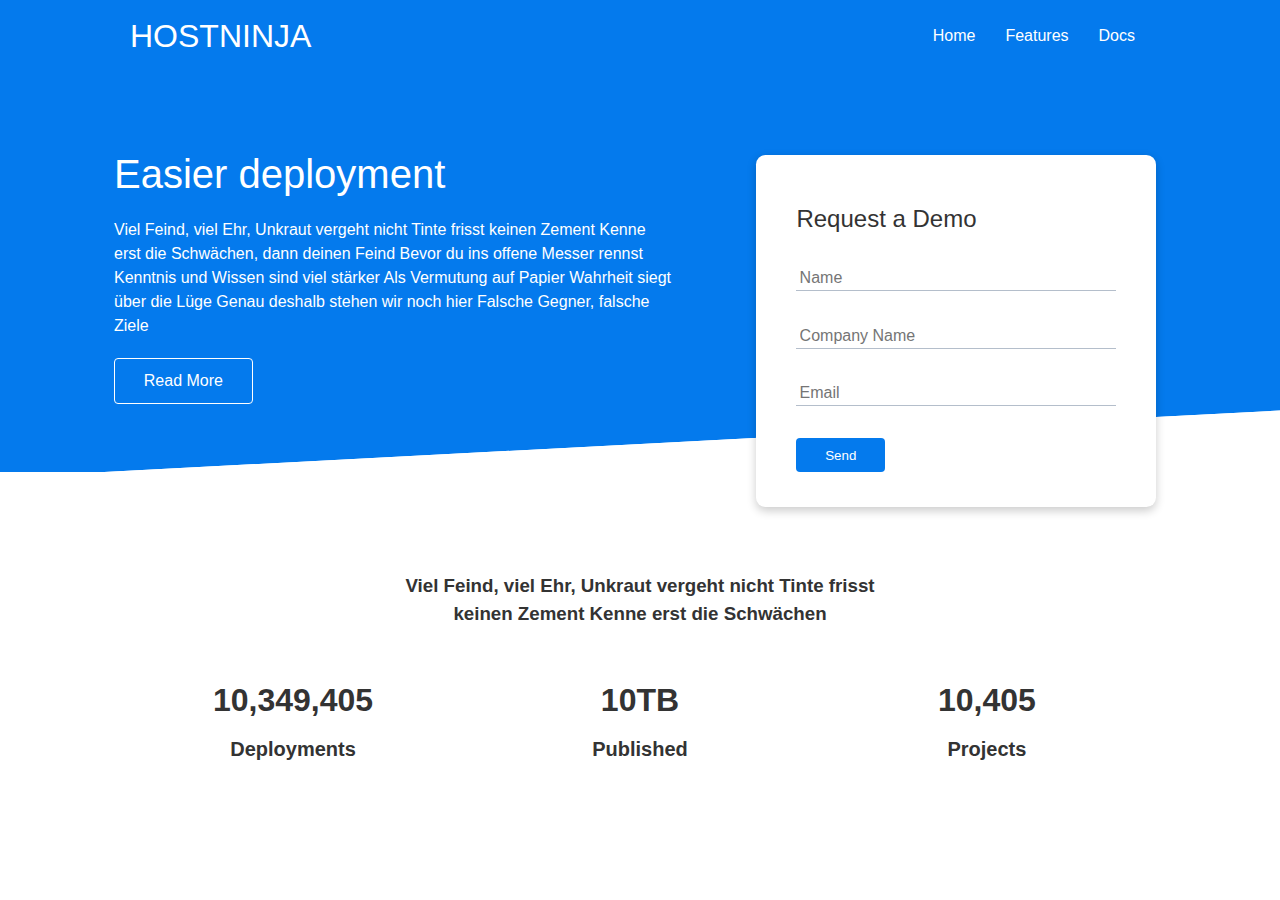
==== html_css/HOSTNINJA/index.html @ 2e2ececd "First commit is a cloud hosting website" ====
<!DOCTYPE html>
<html lang="en">
<head>
    <meta charset="UTF-8">
    <meta name="viewport" content="width=device-width, initial-scale=1.0">
    <!-- Add another link to the font-awesome cdn when i get internet -->
    <link rel="stylesheet" href="css/utilities.css">
    <link rel="stylesheet" href="css/style.css">
    <title>HOSTNINJA | Cloud Hosting For Everyone</title>
</head>
<body>
    <!-- Navbar -->
    <div class="navbar">
        <div class="container flex">
            <h1 class="logo">HOSTNINJA</h1>
            <nav>
                <ul>
                    <li> <a href="index.html">Home</a> </li>
                    <li> <a href="features.html">Features</a></li>
                    <li> <a href="docs.html">Docs</a></li>
                </ul>
            </nav>
        </div>
    </div>

    <section class="showcase">
        <div class="container grid">
            <div class="showcase-text">
                <h1>Easier deployment</h1>
                <p>Viel Feind, viel Ehr, Unkraut vergeht nicht
                    Tinte frisst keinen Zement
                    Kenne erst die Schwächen, dann deinen Feind
                    Bevor du ins offene Messer rennst
                    Kenntnis und Wissen sind viel stärker
                    Als Vermutung auf Papier
                    Wahrheit siegt über die Lüge
                    Genau deshalb stehen wir noch hier
                    Falsche Gegner, falsche Ziele
                    </p>
                <a href="features.html" class="btn btn-outline">Read More</a>
            </div>
            <div class="showcase-form card">
                <h2>Request a Demo</h2>
                <form >
                    <div class="form-control">
                        <input type="text" name="name" placeholder="Name" required>
                    </div>
                    <div class="form-control">
                        <input type="text" name="company" placeholder="Company Name" required>
                    </div>
                    <div class="form-control">
                        <input type="email" name="email" placeholder="Email" required> 
                    </div>
                    <input type="submit" value="Send" class="btn btn-primary">
                </form>
            </div>
        </div>
    </section>

    <!-- Stats -->
    <section class="stats">
        <div class="container">
            <h3 class="stats-heading text-center my-1">
                Viel Feind, viel Ehr, Unkraut vergeht nicht
                    Tinte frisst keinen Zement
                    Kenne erst die Schwächen
            </h3>

            <div class="grid grid-3 text-center my-4">
                <div>
                    <i class="fas fa-server fa-3x"></i>
                    <h3>10,349,405</h3>
                    <p class="text-secondary">Deployments</p>
                </div>
                <div>
                    <i class="fas fa-upload fa-3x"></i>
                    <h3>10TB<h3>
                    <p class="text-secondary">Published</p>
                </div>
                <div>
                    <i class="fas fa-project-diagram fa-3x"></i>
                    <h3>10,405</h3>
                    <p class="text-secondary">Projects</p>
                </div>
            </div>

        </div>
    </section>
</body>
</html>
---- html_css/HOSTNINJA/css/utilities.css ----
/* Utilities */
.container {
    max-width: 1100px;
    margin: 0 auto;
    overflow: auto;
    padding: 0 2.5rem;
}

.card {
    background-color: #fff;
    color: #333;
    border-radius: 0.6rem;
    box-shadow: 0 0.2rem 0.6rem rgba(0, 0, 0, 0.2);
    padding: 1.25rem;
    margin: 0.6rem;
}

.btn {
    display: inline-block;
    padding: 0.6rem 1.8rem;
    cursor: pointer;
    background: var(--primary-color);
    color: #fff;
    border: none;
    border-radius: .25rem;
}

.btn-outline {
    background-color: transparent;
    border: .1rem #fff solid;
}

.btn:hover {
    transform: scale(.9);
}

.text-center {
    text-align: center;
}

.flex {
    display: flex;
    justify-content: center;
    align-items: center;
    height: 100%;
}

.grid {
    display: grid;
    grid-template-columns: repeat(2, 1fr);
    gap: 1.3rem;
    justify-content: center;
    align-items: center;
    height: 100%;
}

.grid-3 {
    grid-template-columns: repeat(3, 1fr);
}

/* Margin */
.my-1 {
    margin: 1rem 0;
}

.my-2 {
    margin: 1.5rem 0;
}

.my-3 {
    margin: 2rem 0;
}

.my-4 {
    margin: 3rem 0;
}

.my-5 {
    margin: 4rem 0\;
}

.m-1 {
    margin: 1rem;
}

.m-2 {
    margin: 1.5rem;
}

.m-3 {
    margin: 2rem;
}

.m-4 {
    margin: 3rem;
}

.m-5 {
    margin: 4rem;
}


/* Padding */
.py-1 {
    padding: 1rem 0;
}

.py-2 {
    padding: 1.5rem 0;
}

.py-3 {
    padding: 2rem 0;
}

.py-4 {
    padding: 3rem 0;
}

.py-5 {
    padding: 4rem 0\;
}

.p-1 {
    padding: 1rem;
}

.p-2 {
    padding: 1.5rem;
}

.p-3 {
    padding: 2rem;
}

.p-4 {
    padding: 3rem;
}

.p-5 {
    padding: 4rem;
}
---- html_css/HOSTNINJA/css/style.css ----
/* import favorite font from google fonts */

:root {
    --primary-color:  #047aed
}
*{
    box-sizing: border-box;
    margin: 0;
    padding: 0;
}

body {
    font-family: 'Lato',Arial, Helvetica, sans-serif;
    color: #333;
    line-height: 1.5;
}

ul {
    list-style-type: none;
}

a {
    text-decoration: none;
    color: #333;
}

h1,h2 {
    font-weight: 300;
    line-height: 1.2;
    margin: 10px 0;
}

p {
    margin: 10px 0;
}

img {
    width: 100%;
}

/* Navbar */
.navbar {
    background-color:var(--primary-color);
    color: #fff;
    height: 4.5rem;
}

.navbar ul {
    display: flex;
}

.navbar a {
    color: #fff;
    padding: 10px;
    margin: 0 5px;
}

.navbar a:hover {
    border-bottom: 2px #fff solid;
}
.navbar .flex {
    justify-content: space-between;
}

/* Showcase */
.showcase {
    height: 400px;
    background-color: var(--primary-color);
    color: #fff;
    position: relative;

}

.showcase h1 {
    font-size: 2.5rem;
}

.showcase p {
    margin: 20px 0;
}

.showcase .grid {
    overflow: visible;
    grid-template-columns: 55% 45%;
    gap: 2rem;
}

.showcase-form {
    position: relative;
    top: 3.7rem;
    height: 22rem;
    width: 25rem;
    padding: 2.5rem;
    z-index: 100;
    justify-self: flex-end;
}

.showcase-form .form-control {
    margin: 2rem 0;

}

.showcase-form input[type='text'],
.showcase-form input[type='email'] {
    border: 0;
    border-bottom: 0.1rem solid #b4becb;
    width: 100%;
    padding: 0.2rem;
    font-size: 1rem;
}

.showcase-form input:focus{
    outline: none;
}

.showcase::before,
.showcase::after {
    content: ''; /* this is a compulsory property for this to work */
    position: absolute;
    height: 6.25rem;
    bottom: -4.5rem;
    right: 0;
    left: 0;
    background: #fff;
    transform: skewY(-3deg);
    -webkit-transform: skewY(-3deg);
    -moz-transform: skewY(-3deg);
    -ms-transform: skewY(-3deg);
}

/* Stats */
.stats {
    padding-top: 6.25rem;
}

.stats-heading {
    max-width: 32rem;
    margin: auto;
}

.stats .grid h3 {
    font-size: 2rem;
}

.stats .grid p {
    font-size: 1.25rem;
    font-weight: bold;
}
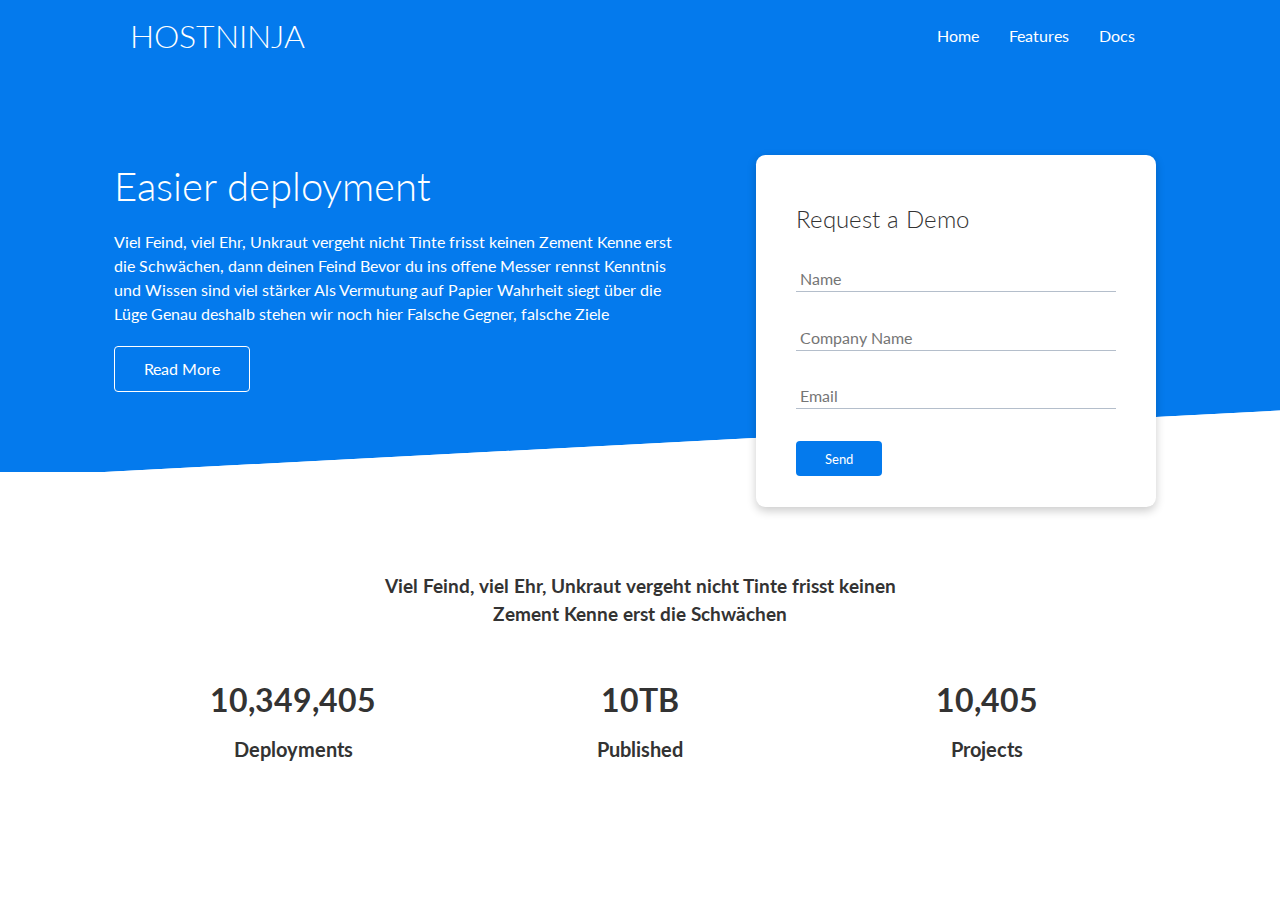
==== commit aa12ce89: "Added font and icon cdn links from the internet" ====
--- a/html_css/HOSTNINJA/index.html
+++ b/html_css/HOSTNINJA/index.html
@@ -3,7 +3,9 @@
 <head>
     <meta charset="UTF-8">
     <meta name="viewport" content="width=device-width, initial-scale=1.0">
-    <!-- Add another link to the font-awesome cdn when i get internet -->
+    <link rel="stylesheet" href="https://cdnjs.cloudflare.com/ajax/libs/font-awesome/5.15.1/css/all.min.css" 
+    integrity="sha512-+4zCK9k+qNFUR5X+cKL9EIR+ZOhtIloNl9GIKS57V1MyNsYpYcUrUeQc9vNfzsWfV28IaLL3i96P9sdNyeRssA==" 
+    crossorigin="anonymous" />
     <link rel="stylesheet" href="css/utilities.css">
     <link rel="stylesheet" href="css/style.css">
     <title>HOSTNINJA | Cloud Hosting For Everyone</title>
--- a/html_css/HOSTNINJA/css/style.css
+++ b/html_css/HOSTNINJA/css/style.css
@@ -1,5 +1,4 @@
-/* import favorite font from google fonts */
-
+@import url('https://fonts.googleapis.com/css2?family=Lato:wght@300&display=swap');
 :root {
     --primary-color:  #047aed
 }
@@ -107,6 +106,11 @@
     width: 100%;
     padding: 0.2rem;
     font-size: 1rem;
+    font-family: inherit;
+}
+
+.showcase-form input[type='submit'] {
+    font-family: inherit;
 }
 
 .showcase-form input:focus{
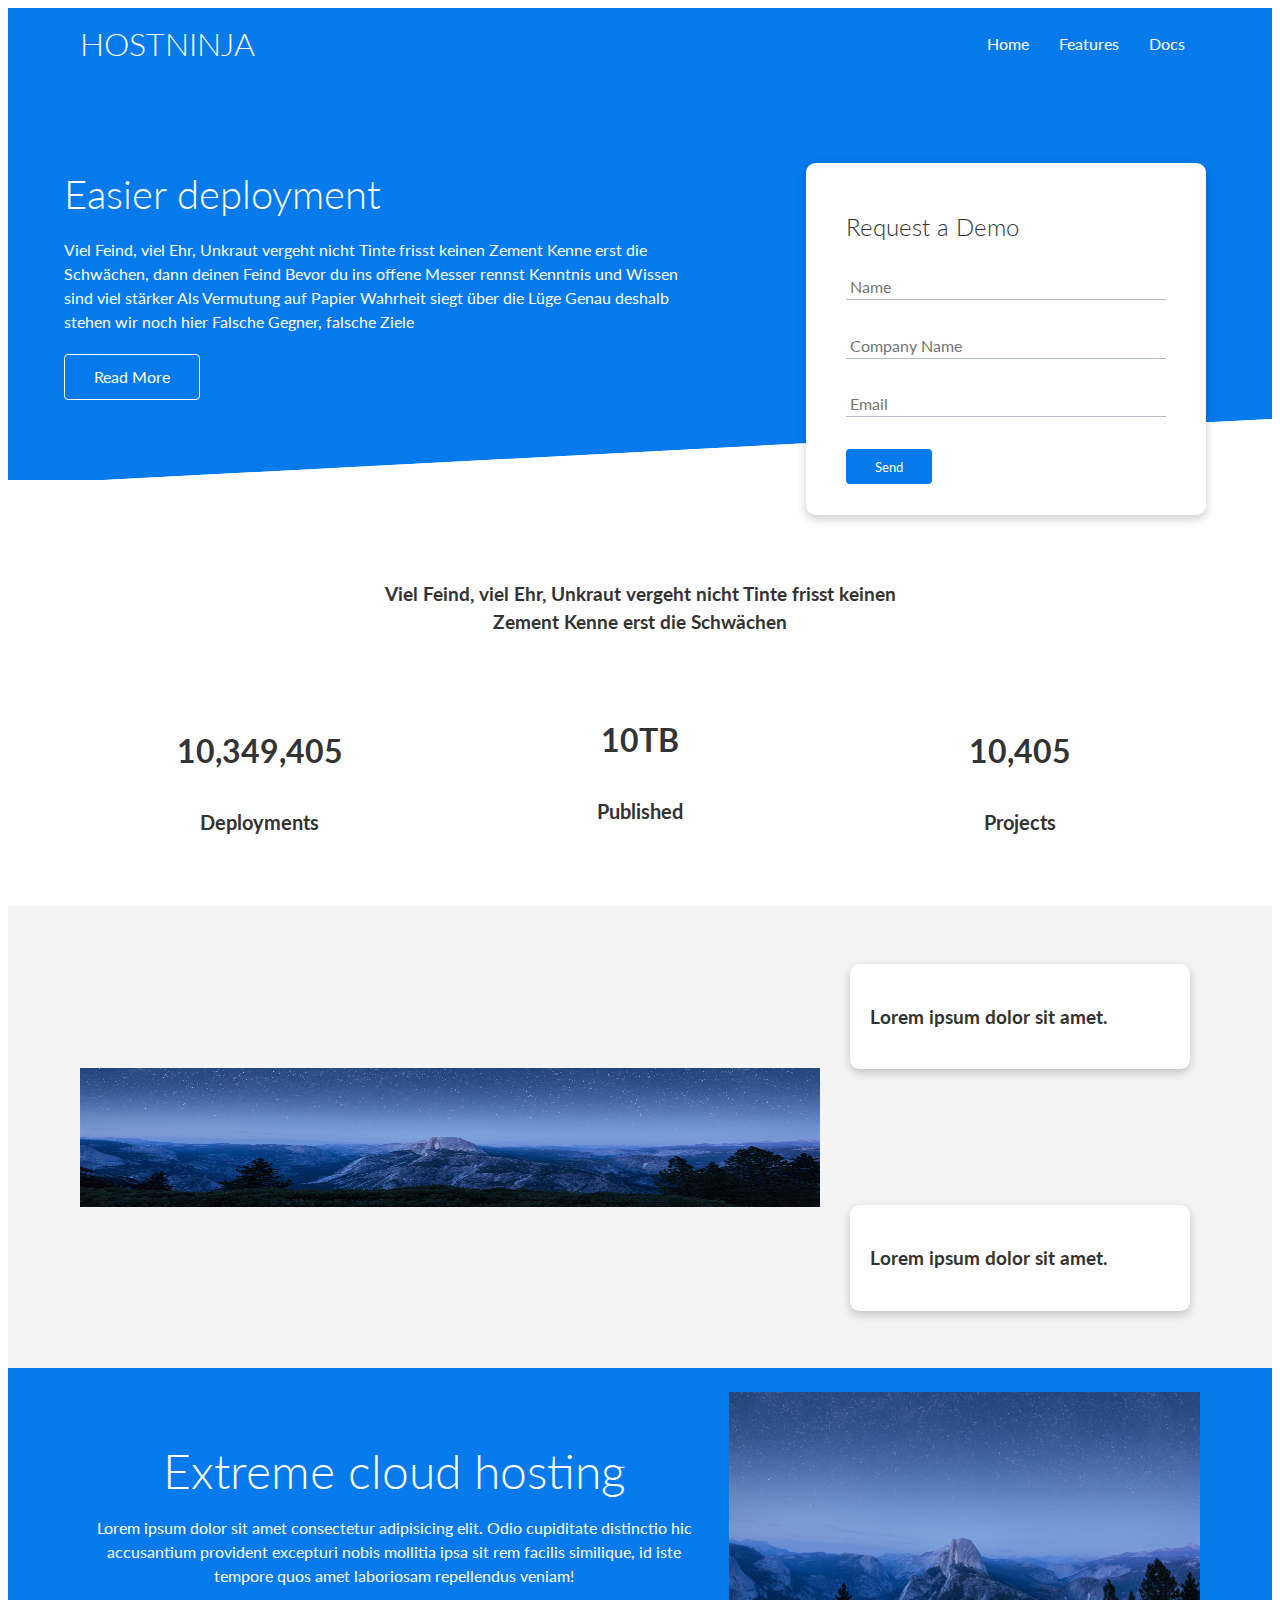
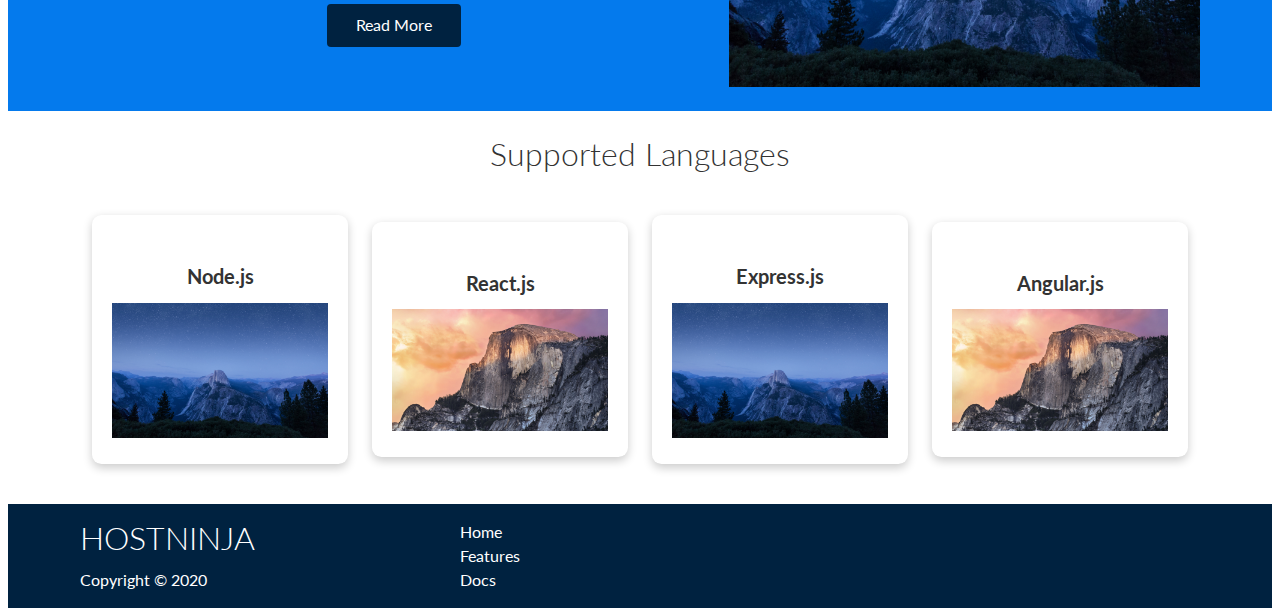
==== commit 450387e5: "Updated the pages with more css styles" ====
--- a/html_css/HOSTNINJA/index.html
+++ b/html_css/HOSTNINJA/index.html
@@ -88,5 +88,81 @@
 
         </div>
     </section>
+
+    <!-- Cli -->
+    <section class="cli">
+        <div class="container grid">
+            <img src="images/mbuntu-2.jpg" alt="">
+            <div class="card">
+                <h3>Lorem ipsum dolor sit amet.</h3>
+            </div>
+            <div class="card">
+                <h3>Lorem ipsum dolor sit amet.</h3>
+            </div>
+        </div>
+    </section>
+
+    <!-- Cloud -->
+    <section class="cloud bg-primary py-2">
+        <div class="container grid">
+            <div class="text-center">
+                <h2 class="lg">Extreme cloud hosting</h2>
+                <p class="lead my-1">Lorem ipsum dolor sit amet consectetur adipisicing elit. 
+                    Odio cupiditate distinctio hic accusantium provident excepturi 
+                    nobis mollitia ipsa sit rem facilis similique, 
+                    id iste tempore quos amet laboriosam repellendus veniam!</p>
+                <a href="features.html" class="btn btn-dark">Read More</a>        
+            </div>
+            <img src="images/mbuntu-2.jpg" alt="">
+        </div>
+    </section>
+
+    <!-- Languages -->
+    <section class="languages">
+        <h2 class="md text-center my-2">
+            Supported Languages
+        </h2>
+        <div class="container flex">
+            <div class="card">
+                <h4>Node.js</h4>
+                <img src="images/mbuntu-2.jpg" alt="">
+            </div>
+            <div class="card">
+                <h4>React.js</h4>
+                <img src="images/mbuntu-3.jpg" alt="">
+            </div>
+            <div class="card">
+                <h4>Express.js</h4>
+                <img src="images/mbuntu-2.jpg" alt="">
+            </div>
+            <div class="card">
+                <h4>Angular.js</h4>
+                <img src="images/mbuntu-3.jpg" alt="">
+            </div>
+        </div>
+    </section>
+
+    <!-- Footer -->
+    <footer class="footer bg-dark">
+        <div class="container grid grid-3">
+            <div>
+                <h1>HOSTNINJA</h1>
+                <p>Copyright &copy; 2020</p>
+            </div>
+            <nav>
+                <ul>
+                    <li><a href="index.html">Home</a></li>
+                    <li><a href="features.html">Features</a></li>
+                    <li><a href="docs.html">Docs</a></li>
+                </ul>
+            </nav>
+            <div class="social">
+                <a href="#"><i class="fab fa-github fa-2x"></i></a>
+                <a href="#"><i class="fab fa-facebook fa-2x"></i></a>
+                <a href="#"><i class="fab fa-instagram fa-2x"></i></a>
+                <a href="#"><i class="fab fa-twitter fa-2x"></i></a>
+            </div>
+        </div>
+    </footer>
 </body>
 </html>--- a/html_css/HOSTNINJA/css/utilities.css
+++ b/html_css/HOSTNINJA/css/utilities.css
@@ -1,6 +1,6 @@
 /* Utilities */
 .container {
-    max-width: 1100px;
+    max-width: 75rem;
     margin: 0 auto;
     overflow: auto;
     padding: 0 2.5rem;
@@ -34,8 +34,84 @@
     transform: scale(.9);
 }
 
+/* Backgrounds & colored buttons */
+.bg-primary,
+.btn-primary {
+    background-color: var(--primary-color);
+    color: #fff;
+}
+
+.bg-secondary,
+.btn-secondary {
+    background-color: var(--secondary-color);
+    color: #fff;
+}
+
+.bg-dark,
+.btn-dark {
+    background-color: var(--dark-color);
+    color: #fff;
+}
+
+.bg-light,
+.btn-light {
+    background-color:    var(--light-color);
+    color: #333;
+}
+
+.bg-primary a,
+.btn-primary a,
+.bg-secondary a,
+.btn-secondary a,
+.bg-dark a,
+.btn-dark a
+{
+    color: #fff;
+}
+
+.kead {
+    font-size: 1.25rem;
+}
+
+.sm {
+    font-size: 1rem;
+}
+
+.md {
+    font-size: 2rem;
+}
+
+.lg {
+    font-size: 3rem;
+}
+
+.xl {
+    font-size: 4rem;
+}
+
 .text-center {
     text-align: center;
+}
+
+alert {
+    background-color: #f4f4f4;
+    padding: 0.6rem 1.25rem;
+    font-weight: bold;
+    margin: 1rem 0;
+}
+
+.alert i {
+    margin-right: .6rem;
+}
+
+.alert-success {
+    background-color: var(--success-color);
+    color: #fff;
+}
+
+.alert-error {
+    background-color: var(--error-color);
+    color: #fff;
 }
 
 .flex {
--- a/html_css/HOSTNINJA/css/style.css
+++ b/html_css/HOSTNINJA/css/style.css
@@ -1,15 +1,20 @@
 @import url('https://fonts.googleapis.com/css2?family=Lato:wght@300&display=swap');
 :root {
-    --primary-color:  #047aed
+    --primary-color:  #047aed;
+    --secondary-color: #1c3fa8;
+    --dark-color: #002240;
+    --light-color: #f4f4f4; 
+    --success-color: #5cb85c;
+    --error-color: #d9534f;
 }
 *{
     box-sizing: border-box;
-    margin: 0;
+    marginr: 0;
     padding: 0;
 }
 
 body {
-    font-family: 'Lato',Arial, Helvetica, sans-serif;
+    font-family: 'Lato',sans-serif, Helvetica, Arial;
     color: #333;
     line-height: 1.5;
 }
@@ -149,4 +154,141 @@
 .stats .grid p {
     font-size: 1.25rem;
     font-weight: bold;
+}
+
+.cli {
+    background-color: #f4f4f4;
+}
+
+.cli .grid {
+    grid-template-columns: repeat(3, 1fr);
+    grid-template-rows: repeat(2, 1fr);
+}
+
+.cli .grid > *:first-child {
+    grid-column: 1 / span 2;
+    grid-row: 1 / span 2;
+    height: 30%;
+}
+
+/* Cloud */
+.cloud .grid {
+    grid-template-columns: 4fr 3fr;
+}
+
+.languages .card {
+    text-align: center;
+    margin: 1.1rem 0.75rem 2.5rem;
+    transition: transform 0.2s ease-in;
+}
+
+.languages .card h4 {
+    font-size: 1.25rem;
+    margin-bottom: 0.7rem;
+}
+
+.languages .card:hover {
+    transform: translateY(-1rem);
+}
+
+/* Features */
+.features-head img {
+    width: 80%;
+    height: 80%;
+    justify-self: flex-end;
+
+}
+
+.features-main .card > i {
+    margin-right: 1.25rem;
+}
+
+.features-main .grid {
+    padding: 2rem;
+}
+
+.features-main .grid > *:first-child {
+    grid-column: 1 / span 3;
+}
+
+.features-main .grid > *:nth-child(2) {
+    grid-column: 1 / span 2;
+}
+
+/* Docs */
+.docs-main h3 {
+    margin: 1.25rem 0;
+}
+
+.docs-main .grid {
+    grid-template-columns: 1fr 2fr;
+    align-items: flex-start;
+}
+
+.docs-main nav li {
+    font-size: 1rem;
+    padding-bottom: 0.3rem;
+    margin-bottom: 0.3rem;
+    border-bottom: .1rem #ccc solid;
+}
+
+.docs-main a:hover {
+    font-weight: bold;
+}
+
+/* Footer */
+.footer .social a {
+    margin: 0 0.6rem;
+}
+
+@media (max-width: 48rem) {
+    .grid,
+    .showcase .grid,
+    .stats .grid,
+    .cli .grid, 
+    .cloud .grid
+    {
+        grid-template-columns: 1fr;
+        grid-template-rows: 1fr;
+    }
+
+    .showcase{
+        height: auto;    
+    }
+
+    .showcase-text{
+        text-align: center;
+        margin-top: 2.5rem;
+    }
+
+    .showcase-form {
+        justify-content: center;
+        margin: auto;
+    }
+
+    .languages .flex {
+        flex-wrap: wrap;
+    }
+
+    .cli .grid > *:first-child {
+        grid-column: 1 ;
+        grid-row: 1;
+        height: 30%;
+    }
+
+}
+
+@media (max-width: 31.25rem) {
+    .navbar {
+        height: 7rem;
+    }
+
+    .navbar .flex {
+        flex-direction: column;
+    }
+
+    .navbar ul {
+        padding: 0.6rem;
+        background-color: rgba(0, 0, 0, 0.1);
+    }
 }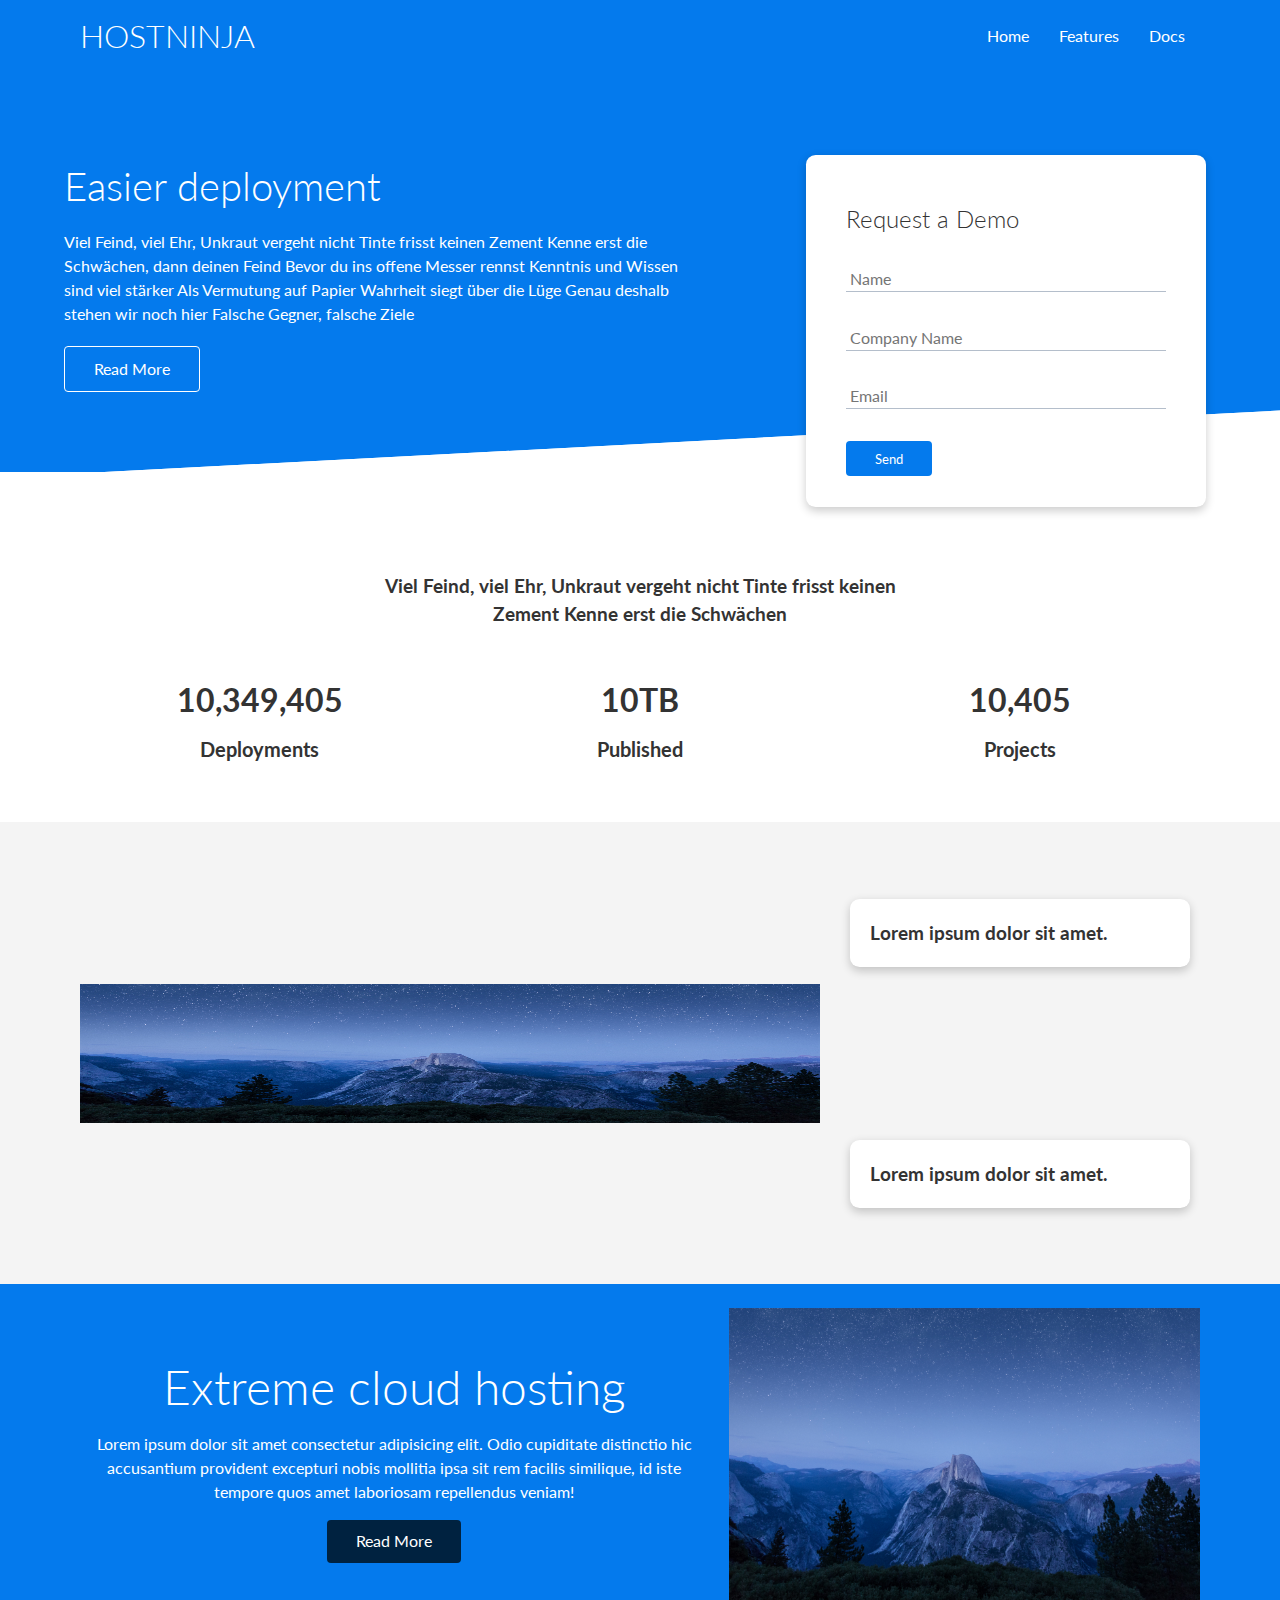
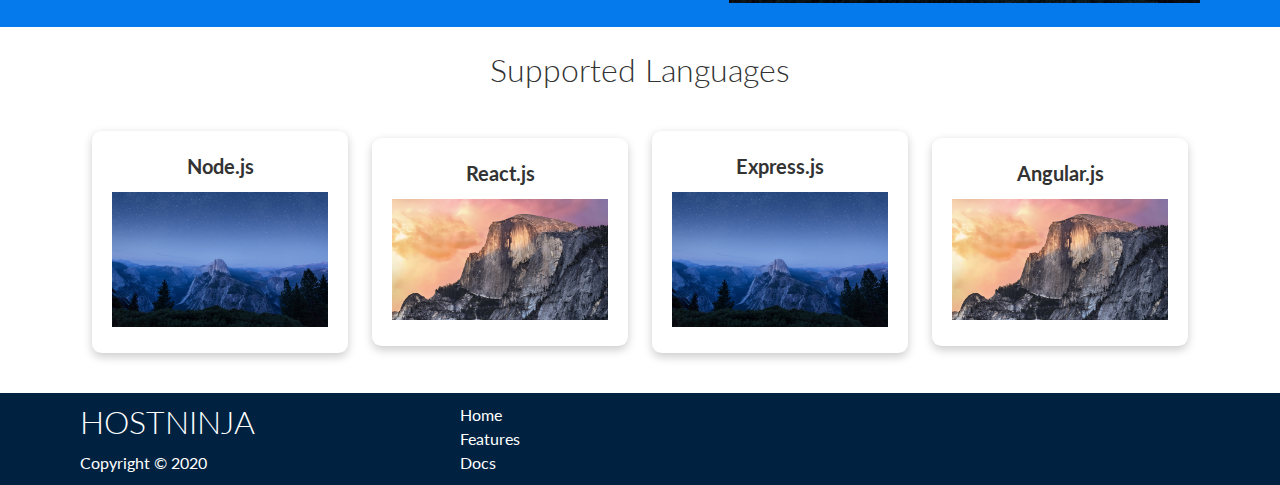
==== commit 55086904: "restructured the folders , added sms portal project" ====
--- a/html_css/HOSTNINJA/index.html
+++ b/html_css/HOSTNINJA/index.html
@@ -6,8 +6,8 @@
     <link rel="stylesheet" href="https://cdnjs.cloudflare.com/ajax/libs/font-awesome/5.15.1/css/all.min.css" 
     integrity="sha512-+4zCK9k+qNFUR5X+cKL9EIR+ZOhtIloNl9GIKS57V1MyNsYpYcUrUeQc9vNfzsWfV28IaLL3i96P9sdNyeRssA==" 
     crossorigin="anonymous" />
-    <link rel="stylesheet" href="css/utilities.css">
-    <link rel="stylesheet" href="css/style.css">
+    <link rel="stylesheet" href="../css/utilities.css">
+    <link rel="stylesheet" href="../css/style.css">
     <title>HOSTNINJA | Cloud Hosting For Everyone</title>
 </head>
 <body>
@@ -92,7 +92,7 @@
     <!-- Cli -->
     <section class="cli">
         <div class="container grid">
-            <img src="images/mbuntu-2.jpg" alt="">
+            <img src="../images/mbuntu-2.jpg" alt="">
             <div class="card">
                 <h3>Lorem ipsum dolor sit amet.</h3>
             </div>
@@ -113,7 +113,7 @@
                     id iste tempore quos amet laboriosam repellendus veniam!</p>
                 <a href="features.html" class="btn btn-dark">Read More</a>        
             </div>
-            <img src="images/mbuntu-2.jpg" alt="">
+            <img src="../images/mbuntu-2.jpg" alt="">
         </div>
     </section>
 
@@ -125,19 +125,19 @@
         <div class="container flex">
             <div class="card">
                 <h4>Node.js</h4>
-                <img src="images/mbuntu-2.jpg" alt="">
+                <img src="../images/mbuntu-2.jpg" alt="">
             </div>
             <div class="card">
                 <h4>React.js</h4>
-                <img src="images/mbuntu-3.jpg" alt="">
+                <img src="../images/mbuntu-3.jpg" alt="">
             </div>
             <div class="card">
                 <h4>Express.js</h4>
-                <img src="images/mbuntu-2.jpg" alt="">
+                <img src="../images/mbuntu-2.jpg" alt="">
             </div>
             <div class="card">
                 <h4>Angular.js</h4>
-                <img src="images/mbuntu-3.jpg" alt="">
+                <img src="../images/mbuntu-3.jpg" alt="">
             </div>
         </div>
     </section>
--- a/html_css/css/utilities.css
+++ b/html_css/css/utilities.css
@@ -0,0 +1,222 @@
+/* Utilities */
+.container {
+  max-width: 75rem;
+  margin: 0 auto;
+  overflow: auto;
+  padding: 0 2.5rem;
+}
+
+.card {
+  background-color: #fff;
+  color: #333;
+  border-radius: 0.6rem;
+  box-shadow: 0 0.2rem 0.6rem rgba(0, 0, 0, 0.2);
+  padding: 1.25rem;
+  margin: 0.6rem;
+}
+
+.btn {
+  display: inline-block;
+  padding: 0.6rem 1.8rem;
+  cursor: pointer;
+  background: var(--primary-color);
+  color: #fff;
+  border: none;
+  border-radius: 0.25rem;
+}
+
+.btn-outline {
+  background-color: transparent;
+  border: 0.1rem #fff solid;
+}
+
+.btn:hover {
+  transform: scale(0.9);
+}
+
+/* Backgrounds & colored buttons */
+.bg-primary,
+.btn-primary {
+  background-color: var(--primary-color);
+  color: #fff;
+}
+
+.bg-secondary,
+.btn-secondary {
+  background-color: var(--secondary-color);
+  color: #fff;
+}
+
+.bg-dark,
+.btn-dark {
+  background-color: var(--dark-color);
+  color: #fff;
+}
+
+.bg-pegpay,
+.btn-pegpay {
+  background-color: var(--pegasus-color);
+  color: #fff;
+}
+
+.bg-light,
+.btn-light {
+  background-color: var(--light-color);
+  color: #333;
+}
+
+.bg-primary a,
+.btn-primary a,
+.bg-secondary a,
+.btn-secondary a,
+.bg-dark a,
+.btn-dark a {
+  color: #fff;
+}
+
+.kead {
+  font-size: 1.25rem;
+}
+
+.sm {
+  font-size: 1rem;
+}
+
+.md {
+  font-size: 2rem;
+}
+
+.lg {
+  font-size: 3rem;
+}
+
+.xl {
+  font-size: 4rem;
+}
+
+.text-center {
+  text-align: center;
+}
+
+alert {
+  background-color: #f4f4f4;
+  padding: 0.6rem 1.25rem;
+  font-weight: bold;
+  margin: 1rem 0;
+}
+
+.alert i {
+  margin-right: 0.6rem;
+}
+
+.alert-success {
+  background-color: var(--success-color);
+  color: #fff;
+}
+
+.alert-error {
+  background-color: var(--error-color);
+  color: #fff;
+}
+
+.flex {
+  display: flex;
+  justify-content: center;
+  align-items: center;
+  height: 100%;
+}
+
+.grid {
+  display: grid;
+  grid-template-columns: repeat(2, 1fr);
+  gap: 1.3rem;
+  justify-content: center;
+  align-items: center;
+  height: 100%;
+}
+
+.grid-3 {
+  grid-template-columns: repeat(3, 1fr);
+}
+
+/* Margin */
+.my-1 {
+  margin: 1rem 0;
+}
+
+.my-2 {
+  margin: 1.5rem 0;
+}
+
+.my-3 {
+  margin: 2rem 0;
+}
+
+.my-4 {
+  margin: 3rem 0;
+}
+
+.my-5 {
+  margin: 4rem 0;
+}
+
+.m-1 {
+  margin: 1rem;
+}
+
+.m-2 {
+  margin: 1.5rem;
+}
+
+.m-3 {
+  margin: 2rem;
+}
+
+.m-4 {
+  margin: 3rem;
+}
+
+.m-5 {
+  margin: 4rem;
+}
+
+/* Padding */
+.py-1 {
+  padding: 1rem 0;
+}
+
+.py-2 {
+  padding: 1.5rem 0;
+}
+
+.py-3 {
+  padding: 2rem 0;
+}
+
+.py-4 {
+  padding: 3rem 0;
+}
+
+.py-5 {
+  padding: 4rem 0\;;
+}
+
+.p-1 {
+  padding: 1rem;
+}
+
+.p-2 {
+  padding: 1.5rem;
+}
+
+.p-3 {
+  padding: 2rem;
+}
+
+.p-4 {
+  padding: 3rem;
+}
+
+.p-5 {
+  padding: 4rem;
+}
--- a/html_css/css/style.css
+++ b/html_css/css/style.css
@@ -0,0 +1,309 @@
+@import url("https://fonts.googleapis.com/css2?family=Lato:wght@300&display=swap");
+:root {
+  --primary-color: #047aed;
+  --secondary-color: #1c3fa8;
+  --dark-color: #002240;
+  --light-color: #f4f4f4;
+  --success-color: #5cb85c;
+  --error-color: #d9534f;
+  --pegasus-color: #4380B8;
+}
+* {
+  box-sizing: border-box;
+  margin: 0;
+  padding: 0;
+}
+
+body {
+  font-family: "Lato", sans-serif, Helvetica, Arial;
+  color: #333;
+  line-height: 1.5;
+}
+
+.pegpay-body{
+  background-color: #e5e5e5;
+  /* opacity: 10%; */
+}
+
+ul {
+  list-style-type: none;
+}
+
+a {
+  text-decoration: none;
+  color: #333;
+}
+
+h1,
+h2 {
+  font-weight: 300;
+  line-height: 1.2;
+  margin: 10px 0;
+}
+
+p {
+  margin: 10px 0;
+}
+
+img {
+  width: 100%;
+}
+
+/* Navbar */
+.navbar {
+  background-color: var(--primary-color);
+  color: #fff;
+  height: 4.5rem;
+}
+
+.pegpay-nav {
+  background-color: var(--pegasus-color);
+}
+
+.pegpay-body nav {
+  display: flex;
+  justify-content: space-between;
+}
+
+.navbar ul {
+  display: flex;
+}
+
+.navbar a {
+  color: #fff;
+  padding: 10px;
+  margin: 0 5px;
+}
+
+.navbar a:hover {
+  border-bottom: 2px #fff solid;
+}
+.navbar .flex {
+  justify-content: space-between;
+}
+
+/* Showcase */
+.showcase {
+  height: 400px;
+  background-color: var(--primary-color);
+  color: #fff;
+  position: relative;
+}
+
+.pegpay-showcase {
+  padding: 5rem 0;
+}
+
+.showcase h1 {
+  font-size: 2.5rem;
+}
+
+.showcase p {
+  margin: 20px 0;
+}
+
+.showcase .grid {
+  overflow: visible;
+  grid-template-columns: 55% 45%;
+  gap: 2rem;
+}
+
+.showcase-form {
+  position: relative;
+  top: 3.7rem;
+  height: 22rem;
+  width: 25rem;
+  padding: 2.5rem;
+  z-index: 100;
+  justify-self: flex-end;
+}
+
+.showcase-form .form-control {
+  margin: 2rem 0;
+}
+
+.showcase-form input[type="text"],
+.showcase-form input[type="email"] {
+  border: 0;
+  border-bottom: 0.1rem solid #b4becb;
+  width: 100%;
+  padding: 0.2rem;
+  font-size: 1rem;
+  font-family: inherit;
+}
+
+.showcase-form input[type="submit"] {
+  font-family: inherit;
+}
+
+.showcase-form input:focus {
+  outline: none;
+}
+
+.showcase::before,
+.showcase::after {
+  content: ""; /* this is a compulsory property for this to work */
+  position: absolute;
+  height: 6.25rem;
+  bottom: -4.5rem;
+  right: 0;
+  left: 0;
+  background: #fff;
+  transform: skewY(-3deg);
+  -webkit-transform: skewY(-3deg);
+  -moz-transform: skewY(-3deg);
+  -ms-transform: skewY(-3deg);
+}
+
+/* Stats */
+.stats {
+  padding-top: 6.25rem;
+}
+
+.stats-heading {
+  max-width: 32rem;
+  margin: auto;
+}
+
+.stats .grid h3 {
+  font-size: 2rem;
+}
+
+.stats .grid p {
+  font-size: 1.25rem;
+  font-weight: bold;
+}
+
+.cli {
+  background-color: #f4f4f4;
+}
+
+.cli .grid {
+  grid-template-columns: repeat(3, 1fr);
+  grid-template-rows: repeat(2, 1fr);
+}
+
+.cli .grid > *:first-child {
+  grid-column: 1 / span 2;
+  grid-row: 1 / span 2;
+  height: 30%;
+}
+
+/* Cloud */
+.cloud .grid {
+  grid-template-columns: 4fr 3fr;
+}
+
+.languages .card {
+  text-align: center;
+  margin: 1.1rem 0.75rem 2.5rem;
+  transition: transform 0.2s ease-in;
+}
+
+.languages .card h4 {
+  font-size: 1.25rem;
+  margin-bottom: 0.7rem;
+}
+
+.languages .card:hover {
+  transform: translateY(-1rem);
+}
+
+/* Features */
+.features-head img {
+  width: 80%;
+  height: 80%;
+  justify-self: flex-end;
+}
+
+.features-main .card > i {
+  margin-right: 1.25rem;
+}
+
+.features-main .grid {
+  padding: 2rem;
+}
+
+.features-main .grid > *:first-child {
+  grid-column: 1 / span 3;
+}
+
+.features-main .grid > *:nth-child(2) {
+  grid-column: 1 / span 2;
+}
+
+/* Docs */
+.docs-main h3 {
+  margin: 1.25rem 0;
+}
+
+.docs-main .grid {
+  grid-template-columns: 1fr 2fr;
+  align-items: flex-start;
+}
+
+.docs-main nav li {
+  font-size: 1rem;
+  padding-bottom: 0.3rem;
+  margin-bottom: 0.3rem;
+  border-bottom: 0.1rem #ccc solid;
+}
+
+.docs-main a:hover {
+  font-weight: bold;
+}
+
+/* Footer */
+.footer .social a {
+  margin: 0 0.6rem;
+}
+
+@media (max-width: 48rem) {
+  .grid,
+  .showcase .grid,
+  .stats .grid,
+  .cli .grid,
+  .cloud .grid {
+    grid-template-columns: 1fr;
+    grid-template-rows: 1fr;
+  }
+
+  .showcase {
+    height: auto;
+  }
+
+  .showcase-text {
+    text-align: center;
+    margin-top: 2.5rem;
+  }
+
+  .showcase-form {
+    justify-content: center;
+    margin: auto;
+  }
+
+  .languages .flex {
+    flex-wrap: wrap;
+  }
+
+  .cli .grid > *:first-child {
+    grid-column: 1;
+    grid-row: 1;
+    height: 30%;
+  }
+}
+
+@media (max-width: 31.25rem) {
+  .navbar {
+    height: 7rem;
+  }
+
+  .navbar .flex {
+    flex-direction: column;
+  }
+
+  .navbar ul {
+    padding: 0.6rem;
+    background-color: rgba(0, 0, 0, 0.1);
+  }
+}
